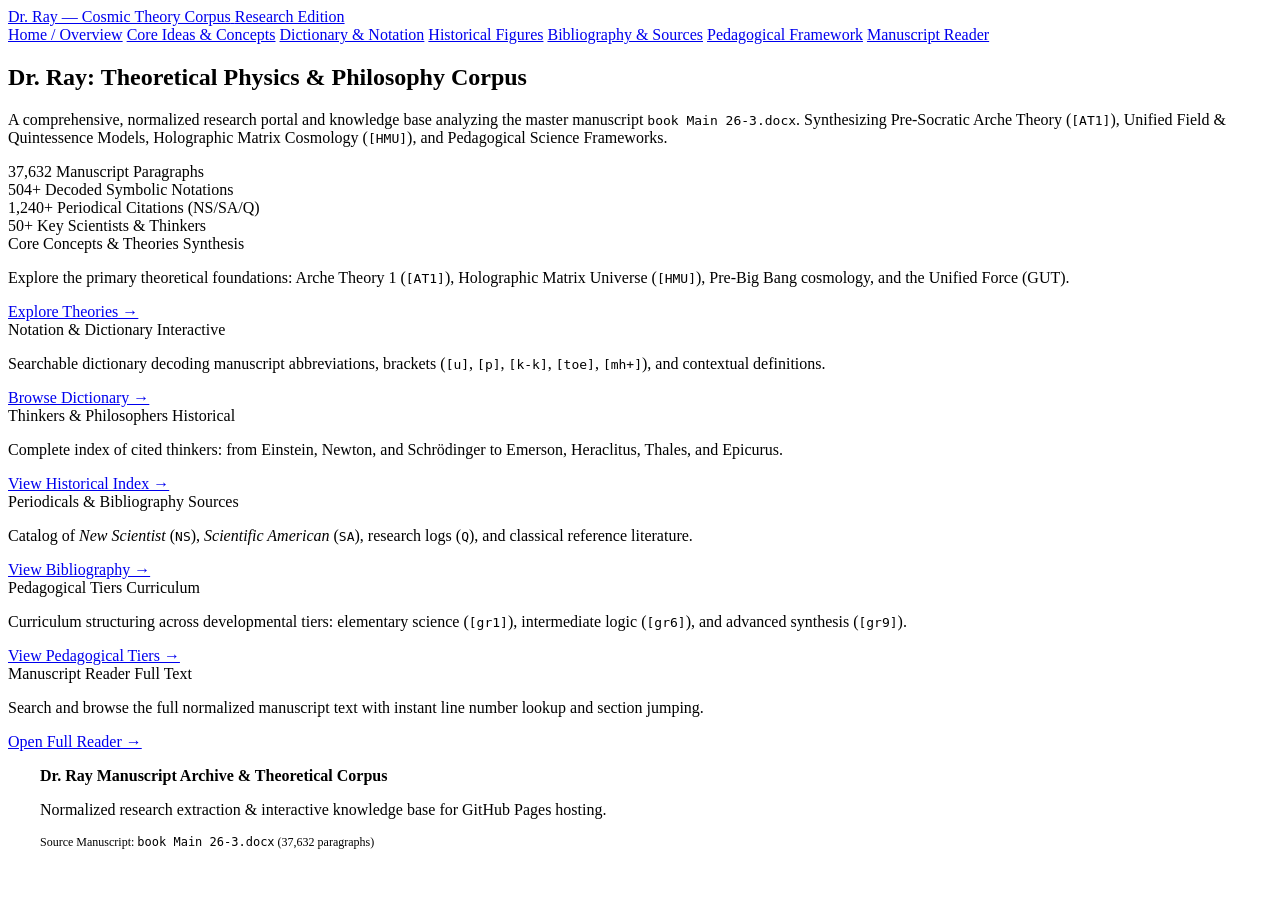
==== index.html @ c0e07626 "Initial commit: Dr. Ray Theoretical Physics & Philosophy Corpus site" ====
<!DOCTYPE html>
<html lang="en">
<head>
  <meta charset="UTF-8">
  <meta name="viewport" content="width=device-width, initial-scale=1.0">
  <title>Corpus Overview &amp; Research Portal | Dr. Ray Theoretical Archive</title>
  <link rel="stylesheet" href="css/style.css">
</head>
<body>
<header class="site-header">
  <div class="header-container">
    <a href="index.html" class="brand-title">
      <span>Dr. Ray — Cosmic Theory Corpus</span>
      <span class="badge">Research Edition</span>
    </a>
    <nav class="main-nav">
      <a href="index.html" class="active">Home / Overview</a>
<a href="core_theories.html">Core Ideas & Concepts</a>
<a href="glossary.html">Dictionary & Notation</a>
<a href="thinkers.html">Historical Figures</a>
<a href="bibliography.html">Bibliography & Sources</a>
<a href="pedagogy.html">Pedagogical Framework</a>
<a href="reader.html">Manuscript Reader</a>

    </nav>
  </div>
</header><main class="main-wrapper">
  <section class="hero">
    <h1>Dr. Ray: Theoretical Physics & Philosophy Corpus</h1>
    <p class="lead">
      A comprehensive, normalized research portal and knowledge base analyzing the master manuscript 
      <code>book Main  26-3.docx</code>. Synthesizing Pre-Socratic Arche Theory (<code>[AT1]</code>), 
      Unified Field & Quintessence Models, Holographic Matrix Cosmology (<code>[HMU]</code>), and 
      Pedagogical Science Frameworks.
    </p>
    <div class="hero-stats">
      <div class="stat-box">
        <span class="number">37,632</span>
        <span class="label">Manuscript Paragraphs</span>
      </div>
      <div class="stat-box">
        <span class="number">504+</span>
        <span class="label">Decoded Symbolic Notations</span>
      </div>
      <div class="stat-box">
        <span class="number">1,240+</span>
        <span class="label">Periodical Citations (NS/SA/Q)</span>
      </div>
      <div class="stat-box">
        <span class="number">50+</span>
        <span class="label">Key Scientists & Thinkers</span>
      </div>
    </div>
  </section>

  <div class="grid-3">
    <div class="card">
      <div class="card-title">
        <span>Core Concepts & Theories</span>
        <span class="badge-tag badge-blue">Synthesis</span>
      </div>
      <p style="color: var(--text-muted); margin-bottom: 1rem;">
        Explore the primary theoretical foundations: Arche Theory 1 (<code>[AT1]</code>), Holographic Matrix Universe (<code>[HMU]</code>), 
        Pre-Big Bang cosmology, and the Unified Force (GUT).
      </p>
      <a href="core_theories.html">Explore Theories &rarr;</a>
    </div>

    <div class="card">
      <div class="card-title">
        <span>Notation & Dictionary</span>
        <span class="badge-tag badge-gold">Interactive</span>
      </div>
      <p style="color: var(--text-muted); margin-bottom: 1rem;">
        Searchable dictionary decoding manuscript abbreviations, brackets (<code>[u]</code>, <code>[p]</code>, <code>[k-k]</code>, <code>[toe]</code>, <code>[mh+]</code>), and contextual definitions.
      </p>
      <a href="glossary.html">Browse Dictionary &rarr;</a>
    </div>

    <div class="card">
      <div class="card-title">
        <span>Thinkers & Philosophers</span>
        <span class="badge-tag badge-purple">Historical</span>
      </div>
      <p style="color: var(--text-muted); margin-bottom: 1rem;">
        Complete index of cited thinkers: from Einstein, Newton, and Schrödinger to Emerson, Heraclitus, Thales, and Epicurus.
      </p>
      <a href="thinkers.html">View Historical Index &rarr;</a>
    </div>
  </div>

  <div class="grid-3">
    <div class="card">
      <div class="card-title">
        <span>Periodicals & Bibliography</span>
        <span class="badge-tag badge-green">Sources</span>
      </div>
      <p style="color: var(--text-muted); margin-bottom: 1rem;">
        Catalog of <em>New Scientist</em> (<code>NS</code>), <em>Scientific American</em> (<code>SA</code>), research logs (<code>Q</code>), and classical reference literature.
      </p>
      <a href="bibliography.html">View Bibliography &rarr;</a>
    </div>

    <div class="card">
      <div class="card-title">
        <span>Pedagogical Tiers</span>
        <span class="badge-tag badge-blue">Curriculum</span>
      </div>
      <p style="color: var(--text-muted); margin-bottom: 1rem;">
        Curriculum structuring across developmental tiers: elementary science (<code>[gr1]</code>), intermediate logic (<code>[gr6]</code>), and advanced synthesis (<code>[gr9]</code>).
      </p>
      <a href="pedagogy.html">View Pedagogical Tiers &rarr;</a>
    </div>

    <div class="card">
      <div class="card-title">
        <span>Manuscript Reader</span>
        <span class="badge-tag badge-gold">Full Text</span>
      </div>
      <p style="color: var(--text-muted); margin-bottom: 1rem;">
        Search and browse the full normalized manuscript text with instant line number lookup and section jumping.
      </p>
      <a href="reader.html">Open Full Reader &rarr;</a>
    </div>
  </div>
</main><footer class="site-footer">
  <div style="max-width: 1200px; margin: 0 auto;">
    <p><strong>Dr. Ray Manuscript Archive & Theoretical Corpus</strong></p>
    <p style="margin-top: 0.5rem;">Normalized research extraction & interactive knowledge base for GitHub Pages hosting.</p>
    <p style="margin-top: 0.5rem; font-size: 0.75rem; color: var(--text-dim);">Source Manuscript: <code>book Main  26-3.docx</code> (37,632 paragraphs)</p>
  </div>
</footer>
</body>
</html>
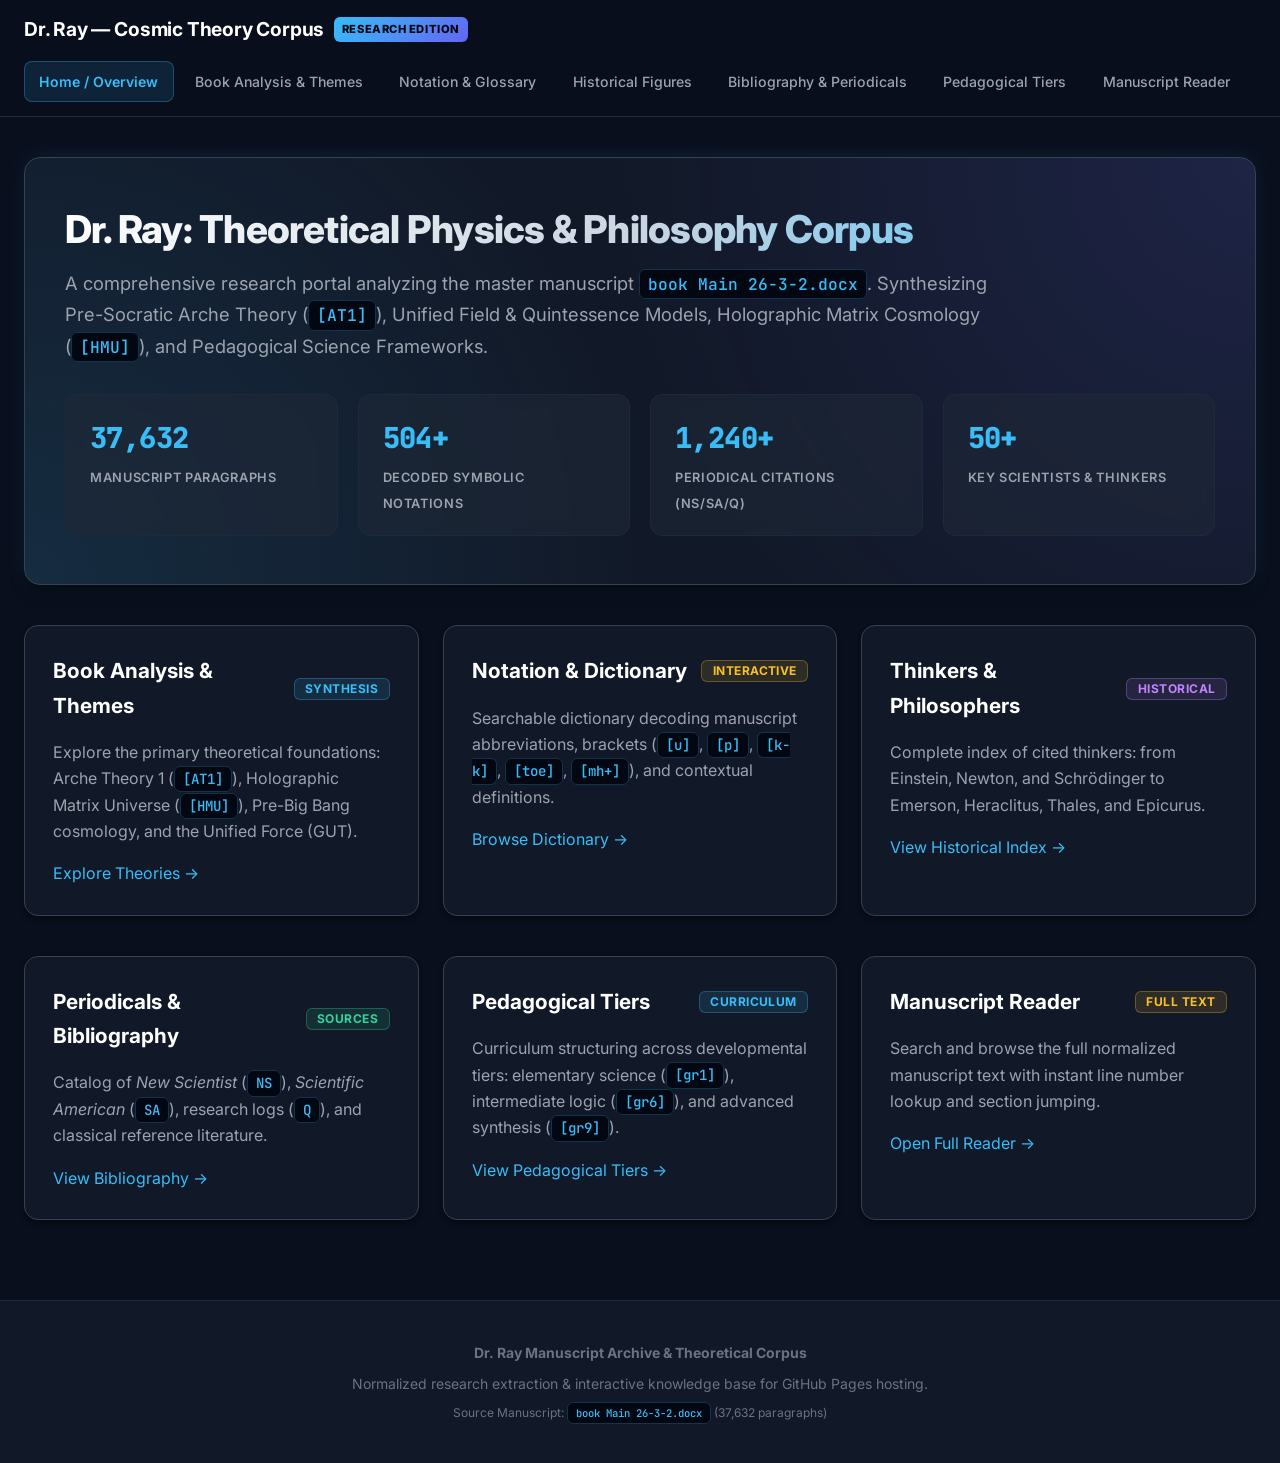
==== commit 56703c8f: "Enhance design polish, async JSON data streaming, and category filters across all pages" ====
--- a/index.html
+++ b/index.html
@@ -3,8 +3,10 @@
 <head>
   <meta charset="UTF-8">
   <meta name="viewport" content="width=device-width, initial-scale=1.0">
-  <title>Corpus Overview &amp; Research Portal | Dr. Ray Theoretical Archive</title>
+  <title>Corpus Overview & Research Portal | Dr. Ray Theoretical Archive</title>
   <link rel="stylesheet" href="css/style.css">
+  <link rel="preconnect" href="https://fonts.googleapis.com">
+  <link rel="preconnect" href="https://fonts.gstatic.com" crossorigin>
 </head>
 <body>
 <header class="site-header">
@@ -15,21 +17,22 @@
     </a>
     <nav class="main-nav">
       <a href="index.html" class="active">Home / Overview</a>
-<a href="core_theories.html">Core Ideas & Concepts</a>
-<a href="glossary.html">Dictionary & Notation</a>
-<a href="thinkers.html">Historical Figures</a>
-<a href="bibliography.html">Bibliography & Sources</a>
-<a href="pedagogy.html">Pedagogical Framework</a>
-<a href="reader.html">Manuscript Reader</a>
-
+      <a href="core_theories.html">Book Analysis & Themes</a>
+      <a href="glossary.html">Notation & Glossary</a>
+      <a href="thinkers.html">Historical Figures</a>
+      <a href="bibliography.html">Bibliography & Periodicals</a>
+      <a href="pedagogy.html">Pedagogical Tiers</a>
+      <a href="reader.html">Manuscript Reader</a>
     </nav>
   </div>
-</header><main class="main-wrapper">
+</header>
+
+<main class="main-wrapper">
   <section class="hero">
     <h1>Dr. Ray: Theoretical Physics & Philosophy Corpus</h1>
     <p class="lead">
-      A comprehensive, normalized research portal and knowledge base analyzing the master manuscript 
-      <code>book Main  26-3.docx</code>. Synthesizing Pre-Socratic Arche Theory (<code>[AT1]</code>), 
+      A comprehensive research portal analyzing the master manuscript 
+      <code>book Main 26-3-2.docx</code>. Synthesizing Pre-Socratic Arche Theory (<code>[AT1]</code>), 
       Unified Field & Quintessence Models, Holographic Matrix Cosmology (<code>[HMU]</code>), and 
       Pedagogical Science Frameworks.
     </p>
@@ -56,7 +59,7 @@
   <div class="grid-3">
     <div class="card">
       <div class="card-title">
-        <span>Core Concepts & Theories</span>
+        <span>Book Analysis & Themes</span>
         <span class="badge-tag badge-blue">Synthesis</span>
       </div>
       <p style="color: var(--text-muted); margin-bottom: 1rem;">
@@ -123,12 +126,14 @@
       <a href="reader.html">Open Full Reader &rarr;</a>
     </div>
   </div>
-</main><footer class="site-footer">
+</main>
+
+<footer class="site-footer">
   <div style="max-width: 1200px; margin: 0 auto;">
     <p><strong>Dr. Ray Manuscript Archive & Theoretical Corpus</strong></p>
     <p style="margin-top: 0.5rem;">Normalized research extraction & interactive knowledge base for GitHub Pages hosting.</p>
-    <p style="margin-top: 0.5rem; font-size: 0.75rem; color: var(--text-dim);">Source Manuscript: <code>book Main  26-3.docx</code> (37,632 paragraphs)</p>
+    <p style="margin-top: 0.5rem; font-size: 0.75rem; color: var(--text-dim);">Source Manuscript: <code>book Main  26-3-2.docx</code> (37,632 paragraphs)</p>
   </div>
 </footer>
 </body>
-</html>+</html>
--- a/css/style.css
+++ b/css/style.css
@@ -0,0 +1,398 @@
+/* Modern Academic Deep-Slate Dark Theme with Lucide-style polish */
+@import url('https://fonts.googleapis.com/css2?family=Inter:wght@300;400;500;600;700;800&family=JetBrains+Mono:wght@400;500;600;700&family=Merriweather:ital,wght@0,300;0,400;0,700;1,300;1,400&display=swap');
+
+:root {
+  --bg-primary: #0a0f1d;
+  --bg-surface: #111827;
+  --bg-card: #1f2937;
+  --bg-card-hover: #283548;
+  --bg-accent: #1e1b4b;
+  --text-main: #f3f4f6;
+  --text-muted: #9ca3af;
+  --text-dim: #6b7280;
+  
+  --accent-cyan: #38bdf8;
+  --accent-blue: #60a5fa;
+  --accent-indigo: #818cf8;
+  --accent-gold: #fbbf24;
+  --accent-emerald: #34d399;
+  --accent-purple: #c084fc;
+  --accent-rose: #fb7185;
+  
+  --border-subtle: #1f293d;
+  --border-card: #374151;
+  --border-hover: #4b5563;
+  --code-bg: #030712;
+  
+  --font-sans: 'Inter', -apple-system, BlinkMacSystemFont, "Segoe UI", Roboto, sans-serif;
+  --font-mono: 'JetBrains Mono', ui-monospace, SFMono-Regular, Menlo, Monaco, Consolas, monospace;
+  --font-serif: 'Merriweather', Georgia, Cambria, serif;
+
+  --shadow-sm: 0 1px 2px 0 rgba(0, 0, 0, 0.05);
+  --shadow-md: 0 4px 6px -1px rgba(0, 0, 0, 0.3), 0 2px 4px -1px rgba(0, 0, 0, 0.2);
+  --shadow-lg: 0 10px 15px -3px rgba(0, 0, 0, 0.4), 0 4px 6px -2px rgba(0, 0, 0, 0.3);
+  --shadow-glow: 0 0 25px -5px rgba(56, 189, 248, 0.2);
+}
+
+* {
+  box-sizing: border-box;
+  margin: 0;
+  padding: 0;
+}
+
+body {
+  font-family: var(--font-sans);
+  background-color: var(--bg-primary);
+  color: var(--text-main);
+  line-height: 1.65;
+  min-height: 100vh;
+  display: flex;
+  flex-direction: column;
+  -webkit-font-smoothing: antialiased;
+}
+
+a {
+  color: var(--accent-cyan);
+  text-decoration: none;
+  transition: all 0.2s ease;
+}
+
+a:hover {
+  color: #7dd3fc;
+  text-decoration: none;
+}
+
+/* Header & Sticky Nav */
+header.site-header {
+  background: rgba(10, 15, 29, 0.92);
+  backdrop-filter: blur(12px);
+  -webkit-backdrop-filter: blur(12px);
+  border-bottom: 1px solid var(--border-subtle);
+  position: sticky;
+  top: 0;
+  z-index: 100;
+  padding: 0.85rem 1.5rem;
+}
+
+.header-container {
+  max-width: 1400px;
+  margin: 0 auto;
+  display: flex;
+  justify-content: space-between;
+  align-items: center;
+  flex-wrap: wrap;
+  gap: 1rem;
+}
+
+.brand-title {
+  font-size: 1.2rem;
+  font-weight: 700;
+  color: #ffffff;
+  display: flex;
+  align-items: center;
+  gap: 0.6rem;
+  letter-spacing: -0.01em;
+}
+
+.brand-title span.badge {
+  background: linear-gradient(135deg, #38bdf8 0%, #6366f1 100%);
+  color: #030712;
+  font-size: 0.7rem;
+  font-weight: 800;
+  padding: 0.2rem 0.5rem;
+  border-radius: 6px;
+  text-transform: uppercase;
+  letter-spacing: 0.05em;
+}
+
+nav.main-nav {
+  display: flex;
+  gap: 0.35rem;
+  flex-wrap: wrap;
+}
+
+nav.main-nav a {
+  padding: 0.5rem 0.9rem;
+  border-radius: 8px;
+  font-size: 0.88rem;
+  font-weight: 500;
+  color: var(--text-muted);
+  transition: all 0.2s ease;
+  border: 1px solid transparent;
+}
+
+nav.main-nav a:hover {
+  color: var(--text-main);
+  background: rgba(255, 255, 255, 0.05);
+}
+
+nav.main-nav a.active {
+  background: rgba(56, 189, 248, 0.12);
+  color: var(--accent-cyan);
+  border-color: rgba(56, 189, 248, 0.3);
+  font-weight: 600;
+}
+
+/* Main Layout Wrapper */
+.main-wrapper {
+  max-width: 1400px;
+  margin: 0 auto;
+  padding: 2.5rem 1.5rem;
+  flex: 1;
+  width: 100%;
+}
+
+/* Hero Section */
+.hero {
+  background: radial-gradient(circle at top right, rgba(99, 102, 241, 0.15), transparent 50%),
+              radial-gradient(circle at bottom left, rgba(56, 189, 248, 0.12), transparent 50%),
+              var(--bg-surface);
+  border: 1px solid var(--border-card);
+  border-radius: 16px;
+  padding: 3rem 2.5rem;
+  margin-bottom: 2.5rem;
+  box-shadow: var(--shadow-lg), var(--shadow-glow);
+  position: relative;
+  overflow: hidden;
+}
+
+.hero h1 {
+  font-size: 2.4rem;
+  font-weight: 800;
+  margin-bottom: 1rem;
+  line-height: 1.2;
+  letter-spacing: -0.02em;
+  background: linear-gradient(135deg, #ffffff 0%, #cbd5e1 50%, #38bdf8 100%);
+  -webkit-background-clip: text;
+  -webkit-text-fill-color: transparent;
+}
+
+.hero p.lead {
+  font-size: 1.15rem;
+  color: var(--text-muted);
+  max-width: 950px;
+  line-height: 1.7;
+  margin-bottom: 2rem;
+}
+
+.hero-stats {
+  display: grid;
+  grid-template-columns: repeat(auto-fit, minmax(200px, 1fr));
+  gap: 1.25rem;
+  margin-top: 1.5rem;
+}
+
+.stat-box {
+  background: rgba(31, 41, 55, 0.6);
+  backdrop-filter: blur(8px);
+  border: 1px solid var(--border-subtle);
+  padding: 1.25rem 1.5rem;
+  border-radius: 12px;
+  transition: transform 0.2s ease, border-color 0.2s ease;
+}
+
+.stat-box:hover {
+  transform: translateY(-2px);
+  border-color: rgba(56, 189, 248, 0.4);
+}
+
+.stat-box .number {
+  font-size: 1.8rem;
+  font-weight: 800;
+  color: var(--accent-cyan);
+  display: block;
+  font-family: var(--font-mono);
+  letter-spacing: -0.02em;
+}
+
+.stat-box .label {
+  font-size: 0.8rem;
+  color: var(--text-muted);
+  text-transform: uppercase;
+  font-weight: 600;
+  letter-spacing: 0.05em;
+  margin-top: 0.25rem;
+}
+
+/* Grids & Cards */
+.grid-2 {
+  display: grid;
+  grid-template-columns: repeat(auto-fit, minmax(420px, 1fr));
+  gap: 1.5rem;
+  margin-bottom: 2.5rem;
+}
+
+.grid-3 {
+  display: grid;
+  grid-template-columns: repeat(auto-fit, minmax(320px, 1fr));
+  gap: 1.5rem;
+  margin-bottom: 2.5rem;
+}
+
+.card {
+  background: var(--bg-surface);
+  border: 1px solid var(--border-card);
+  border-radius: 14px;
+  padding: 1.75rem;
+  box-shadow: var(--shadow-md);
+  transition: transform 0.2s ease, border-color 0.2s ease, box-shadow 0.2s ease;
+  position: relative;
+}
+
+.card:hover {
+  border-color: rgba(56, 189, 248, 0.5);
+  box-shadow: var(--shadow-lg), 0 0 15px -3px rgba(56, 189, 248, 0.15);
+}
+
+.card-title {
+  font-size: 1.3rem;
+  font-weight: 700;
+  margin-bottom: 1rem;
+  color: #ffffff;
+  display: flex;
+  align-items: center;
+  justify-content: space-between;
+  gap: 0.75rem;
+}
+
+/* Tables */
+.table-container {
+  overflow-x: auto;
+  background: var(--bg-surface);
+  border: 1px solid var(--border-card);
+  border-radius: 12px;
+  margin: 1.5rem 0;
+  box-shadow: var(--shadow-sm);
+}
+
+table {
+  width: 100%;
+  border-collapse: collapse;
+  text-align: left;
+  font-size: 0.92rem;
+}
+
+thead {
+  background: #182234;
+  border-bottom: 2px solid var(--border-card);
+}
+
+th, td {
+  padding: 1rem 1.25rem;
+  border-bottom: 1px solid var(--border-subtle);
+  vertical-align: top;
+}
+
+th {
+  font-weight: 700;
+  color: var(--text-main);
+  text-transform: uppercase;
+  font-size: 0.75rem;
+  letter-spacing: 0.06em;
+}
+
+tr:hover td {
+  background: rgba(255, 255, 255, 0.02);
+}
+
+/* Badges & Tokens */
+code, .token-pill {
+  font-family: var(--font-mono);
+  background: var(--code-bg);
+  padding: 0.2rem 0.5rem;
+  border-radius: 6px;
+  font-size: 0.88em;
+  color: var(--accent-cyan);
+  border: 1px solid rgba(56, 189, 248, 0.25);
+  font-weight: 500;
+}
+
+.badge-tag {
+  display: inline-flex;
+  align-items: center;
+  padding: 0.25rem 0.65rem;
+  border-radius: 6px;
+  font-size: 0.75rem;
+  font-weight: 700;
+  text-transform: uppercase;
+  letter-spacing: 0.04em;
+  line-height: 1;
+}
+
+.badge-blue { background: rgba(56, 189, 248, 0.12); color: #38bdf8; border: 1px solid rgba(56, 189, 248, 0.3); }
+.badge-gold { background: rgba(251, 191, 36, 0.12); color: #fbbf24; border: 1px solid rgba(251, 191, 36, 0.3); }
+.badge-green { background: rgba(52, 211, 153, 0.12); color: #34d399; border: 1px solid rgba(52, 211, 153, 0.3); }
+.badge-purple { background: rgba(192, 132, 252, 0.12); color: #c084fc; border: 1px solid rgba(192, 132, 252, 0.3); }
+.badge-rose { background: rgba(251, 113, 133, 0.12); color: #fb7185; border: 1px solid rgba(251, 113, 133, 0.3); }
+
+/* Search and Inputs */
+.search-box {
+  position: relative;
+  margin-bottom: 1.5rem;
+}
+
+.search-box input {
+  width: 100%;
+  padding: 0.9rem 1.25rem 0.9rem 3rem;
+  background: var(--bg-surface);
+  border: 1px solid var(--border-card);
+  border-radius: 10px;
+  color: var(--text-main);
+  font-size: 0.98rem;
+  outline: none;
+  transition: all 0.2s ease;
+  font-family: var(--font-sans);
+}
+
+.search-box input:focus {
+  border-color: var(--accent-cyan);
+  box-shadow: 0 0 0 3px rgba(56, 189, 248, 0.2);
+}
+
+.search-box svg {
+  position: absolute;
+  left: 1.1rem;
+  top: 50%;
+  transform: translateY(-50%);
+  width: 18px;
+  height: 18px;
+  fill: var(--text-dim);
+  pointer-events: none;
+}
+
+/* Quotes and Blockquotes */
+blockquote {
+  border-left: 3px solid var(--accent-cyan);
+  padding: 0.85rem 1.25rem;
+  margin: 1rem 0;
+  background: rgba(31, 41, 55, 0.4);
+  border-radius: 0 8px 8px 0;
+  font-family: var(--font-serif);
+  font-style: italic;
+  color: #d1d5db;
+  font-size: 0.95rem;
+  line-height: 1.7;
+}
+
+/* Footer */
+footer.site-footer {
+  background: var(--bg-surface);
+  border-top: 1px solid var(--border-subtle);
+  padding: 2.5rem 1.5rem;
+  text-align: center;
+  color: var(--text-dim);
+  font-size: 0.875rem;
+  margin-top: auto;
+}
+
+@media (max-width: 768px) {
+  .grid-2, .grid-3 {
+    grid-template-columns: 1fr;
+  }
+  .hero h1 {
+    font-size: 1.85rem;
+  }
+  .hero {
+    padding: 2rem 1.5rem;
+  }
+}
